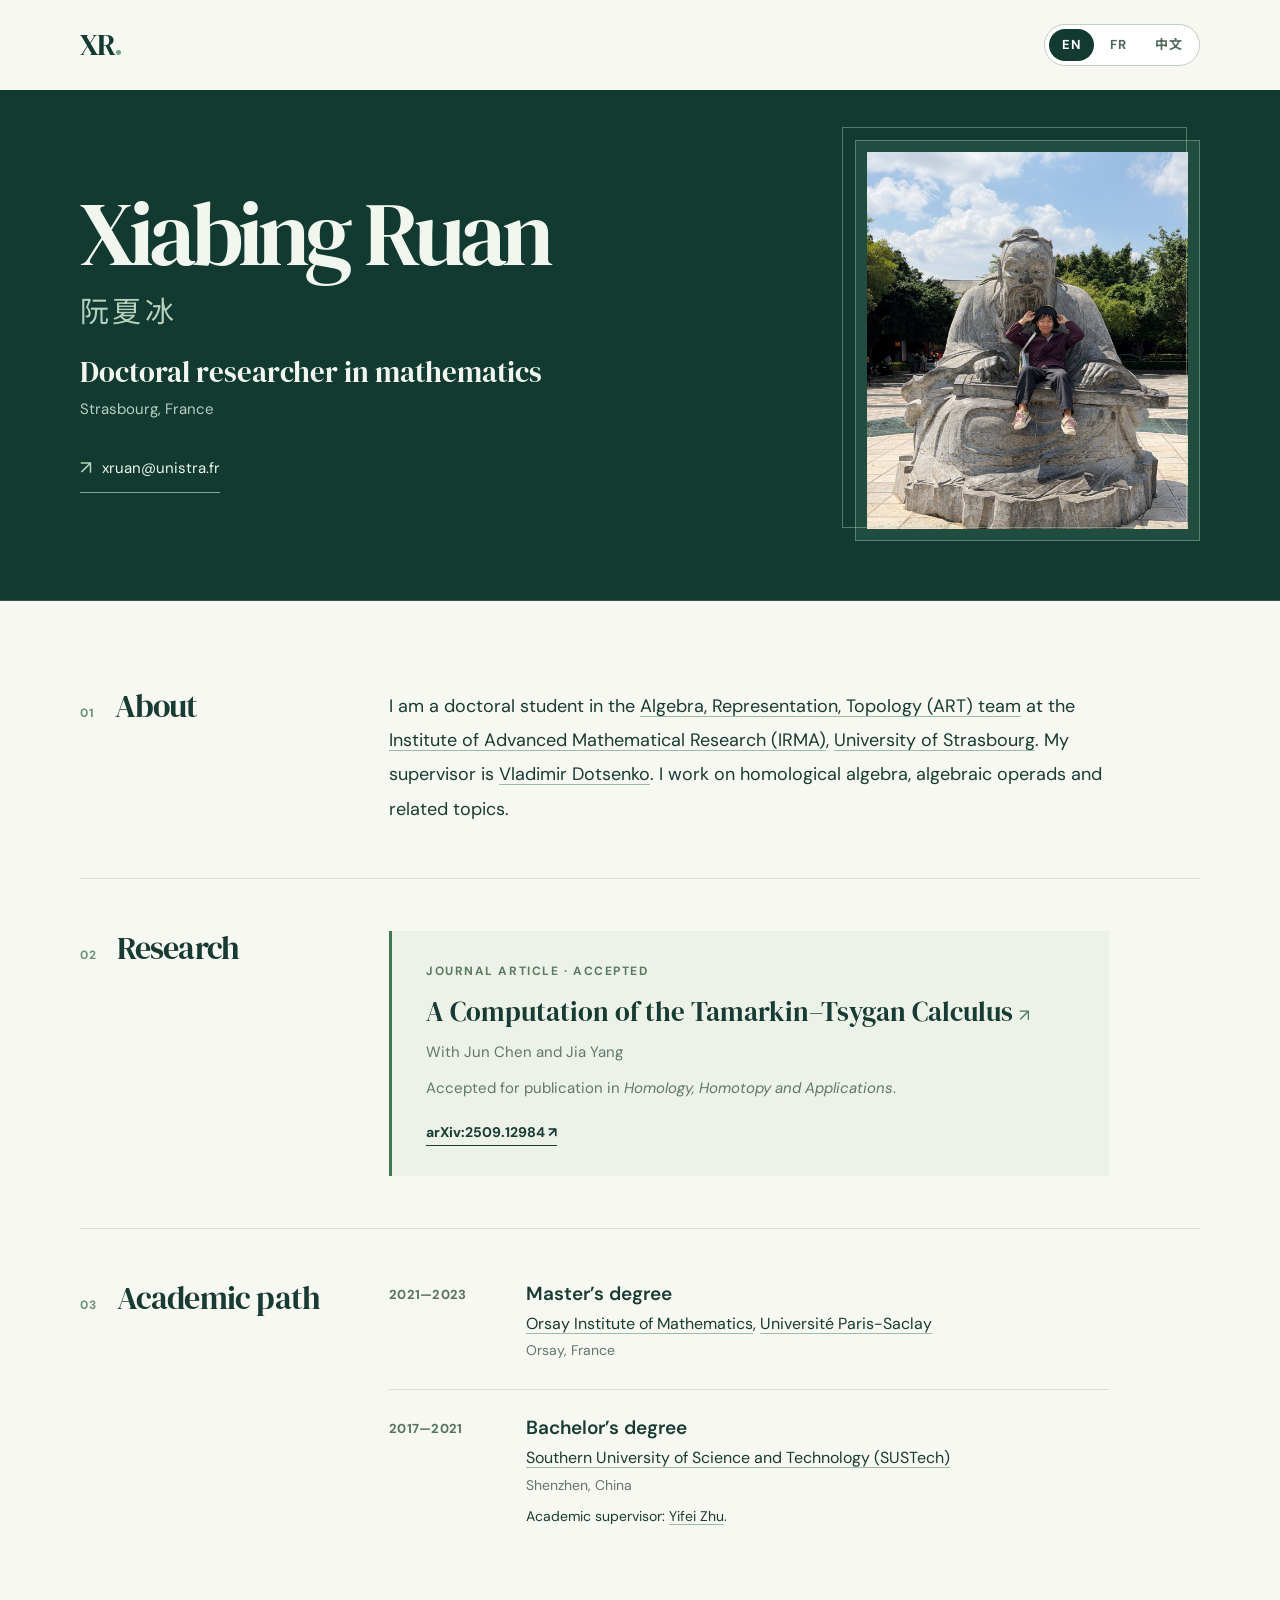
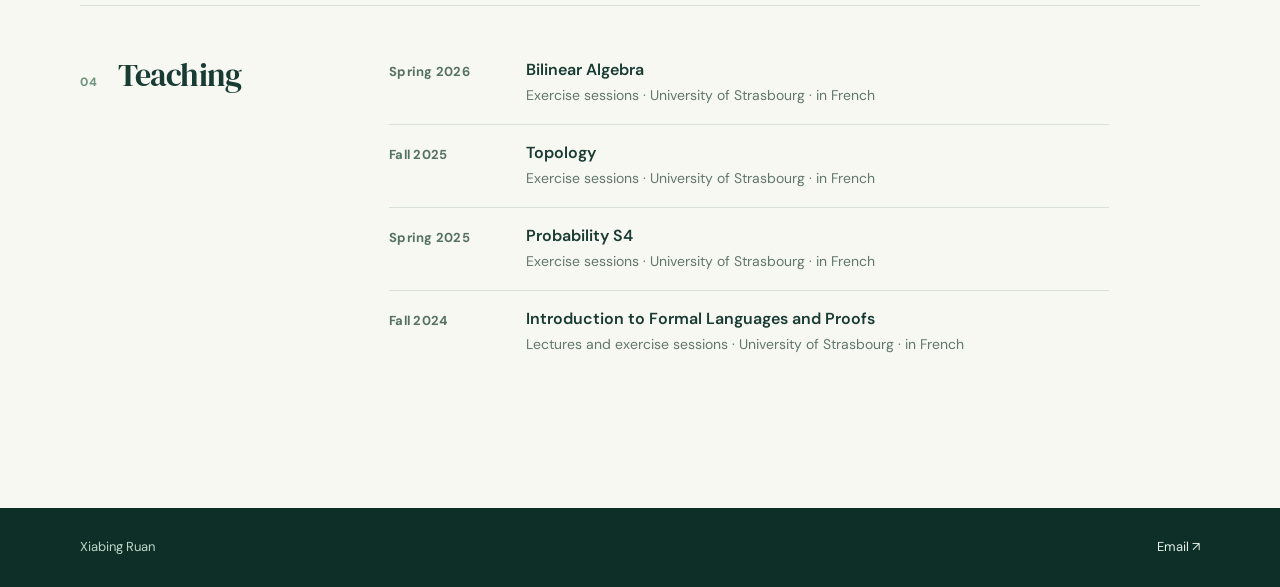
==== index.html @ 096fd5fb "Add files via upload" ====
<!doctype html>
<html lang="en">
<head>
<meta charset="utf-8"><meta name="viewport" content="width=device-width, initial-scale=1">
<meta name="theme-color" content="#123a31">
<meta name="description" content="Doctoral researcher in mathematics — homological algebra, algebraic operads, research and teaching.">
<title>Xiabing Ruan | Mathematics</title>
<link rel="alternate" hreflang="en" href="index.html">
<link rel="alternate" hreflang="fr" href="fr.html">
<link rel="alternate" hreflang="zh-CN" href="zh.html">
<link rel="stylesheet" href="style.css">
</head>
<body class="lang-en">
<a class="skip-link" href="#main">Skip to content</a>
<header class="site-header wrap">
  <a class="wordmark" href="index.html" aria-label="Xiabing Ruan">XR<span class="wordmark-dot">.</span></a>
  <nav class="language-switch" aria-label="Language / Langue / 语言"><a href="index.html" lang="en" hreflang="en" aria-current="page">EN</a><a href="fr.html" lang="fr" hreflang="fr">FR</a><a href="zh.html" lang="zh-CN" hreflang="zh-CN">中文</a></nav>
</header>
<main id="main">
  <section class="hero">
    <div class="wrap hero-grid">
      <div class="hero-copy">
        <h1>Xiabing Ruan<span class="name-alt">阮夏冰</span></h1>
        <p class="hero-role">Doctoral researcher in mathematics</p>
        <p class="hero-place">Strasbourg, France</p>
        <a class="email-link" href="mailto:xruan@unistra.fr"><span class="mail-icon" aria-hidden="true">↗</span> xruan@unistra.fr</a>
      </div>
      <div class="portrait-outer"><div class="portrait-frame"><img class="portrait-image" src="portrait.jpeg" alt="Xiabing Ruan in front of a stone statue" width="1152" height="1536"></div></div>
    </div>
  </section>
  <div class="wrap content-grid">
    <div class="content-main">
      <section class="section-block" id="about"><div class="section-heading"><span class="section-num">01</span><h2>About</h2></div><div class="section-content"><p class="bio">I am a doctoral student in the <a href="https://irma.math.unistra.fr/teams/art.html" target="_blank" rel="noopener noreferrer">Algebra, Representation, Topology (ART) team</a> at the <a href="https://irma.math.unistra.fr/" target="_blank" rel="noopener noreferrer">Institute of Advanced Mathematical Research (IRMA)</a>, <a href="https://en.unistra.fr/" target="_blank" rel="noopener noreferrer">University of Strasbourg</a>. My supervisor is <a href="https://irma.math.unistra.fr/~dotsenko/" target="_blank" rel="noopener noreferrer">Vladimir Dotsenko</a>. I work on homological algebra, algebraic operads and related topics.</p></div></section>
      <section class="section-block" id="research"><div class="section-heading"><span class="section-num">02</span><h2>Research</h2></div><div class="section-content"><article class="paper"><p class="meta-label">JOURNAL ARTICLE · ACCEPTED</p><h3><a href="https://arxiv.org/abs/2509.12984" target="_blank" rel="noopener noreferrer">A Computation of the Tamarkin–Tsygan Calculus <span class="external" aria-hidden="true">↗</span></a></h3><p>With Jun Chen and Jia Yang</p><p class="publication-status">Accepted for publication in <em>Homology, Homotopy and Applications</em>.</p><a class="paper-link" href="https://arxiv.org/abs/2509.12984" target="_blank" rel="noopener noreferrer">arXiv:2509.12984 <span aria-hidden="true">↗</span></a></article></div></section>
      <section class="section-block" id="academic"><div class="section-heading"><span class="section-num">03</span><h2>Academic path</h2></div><div class="section-content"><ol class="academic-list"><li><span class="years">2021—2023</span><div><h3>Master’s degree</h3><p><a href="https://www.imo.universite-paris-saclay.fr/en/" target="_blank" rel="noopener noreferrer">Orsay Institute of Mathematics</a>, <a href="https://www.universite-paris-saclay.fr/en" target="_blank" rel="noopener noreferrer">Université Paris-Saclay</a></p><span class="place">Orsay, France</span></div></li><li><span class="years">2017—2021</span><div><h3>Bachelor’s degree</h3><p><a href="https://www.sustech.edu.cn/en/" target="_blank" rel="noopener noreferrer">Southern University of Science and Technology (SUSTech)</a></p><span class="place">Shenzhen, China</span><p class="academic-note">Academic supervisor: <a href="https://yifeizhu.github.io/" target="_blank" rel="noopener noreferrer">Yifei Zhu</a>.</p></div></li></ol></div></section>
      <section class="section-block" id="teaching"><div class="section-heading"><span class="section-num">04</span><h2>Teaching</h2></div><div class="section-content"><ul class="teaching-list"><li class="teaching-row"><span class="teaching-date">Spring 2026</span><div><strong>Bilinear Algebra</strong><span>Exercise sessions · University of Strasbourg · in French</span></div></li>
<li class="teaching-row"><span class="teaching-date">Fall 2025</span><div><strong>Topology</strong><span>Exercise sessions · University of Strasbourg · in French</span></div></li>
<li class="teaching-row"><span class="teaching-date">Spring 2025</span><div><strong>Probability S4</strong><span>Exercise sessions · University of Strasbourg · in French</span></div></li>
<li class="teaching-row"><span class="teaching-date">Fall 2024</span><div><strong>Introduction to Formal Languages and Proofs</strong><span>Lectures and exercise sessions · University of Strasbourg · in French</span></div></li></ul></div></section>
    </div>
  </div>
</main>
<footer class="footer"><div class="wrap footer-inner"><span>Xiabing Ruan</span><a href="mailto:xruan@unistra.fr">Email <span aria-hidden="true">↗</span></a></div></footer>
</body></html>
---- style.css ----
@import url('https://fonts.googleapis.com/css2?family=DM+Sans:wght@400;500;600;700&family=DM+Serif+Display:ital@0;1&family=Noto+Sans+SC:wght@400;500;600&display=swap');
:root{--forest:#123a31;--forest-deep:#0d2f28;--mint:#b6d4bf;--cream:#f8f8f2;--ink:#183b33;--muted:#61776d;--line:#d9e1d7;--serif:'DM Serif Display',Georgia,serif;--sans:'DM Sans','Noto Sans SC',sans-serif}
*{box-sizing:border-box}html{scroll-behavior:smooth}body{margin:0;background:var(--cream);color:var(--ink);font-family:var(--sans);font-size:16px;line-height:1.7;-webkit-font-smoothing:antialiased}a{color:inherit;text-underline-offset:.24em}a:hover{color:#28775c}a:focus-visible{outline:2px solid #77bd96;outline-offset:4px}.wrap{width:min(1120px,calc(100% - 80px));margin-inline:auto}.skip-link{position:absolute;z-index:20;top:-100px;left:12px;padding:8px 14px;background:#fff;color:var(--forest)}.skip-link:focus{top:12px}.site-header{height:90px;display:flex;justify-content:space-between;align-items:center}.wordmark{text-decoration:none;font-family:var(--serif);font-size:30px;line-height:1;color:var(--forest);letter-spacing:-.045em}.wordmark:hover{color:var(--forest)}.wordmark-dot{color:#75a886}.language-switch{display:flex;align-items:center;gap:3px;border:1px solid #bfcfc1;border-radius:100px;padding:4px;background:#fff}.language-switch a{font-size:13px;font-weight:700;line-height:1.2;letter-spacing:.03em;text-decoration:none;padding:8px 13px;border-radius:100px;color:#50675c;min-width:42px;text-align:center}.language-switch a:hover{background:#e6f0e8;color:var(--forest)}.language-switch a[aria-current=page]{background:var(--forest);color:#fff}.hero{background:var(--forest);color:#f1f7ef;position:relative;overflow:hidden}.hero:after{content:'';position:absolute;inset:auto 0 0;height:1px;background:rgba(255,255,255,.15)}.hero-grid{min-height:485px;display:grid;grid-template-columns:minmax(0,1.45fr) minmax(250px,.72fr);gap:72px;align-items:center;padding-block:50px 60px}.hero-copy{padding-block:30px}.eyebrow{display:flex;gap:13px;align-items:center;margin:0 0 32px;color:#b5d5c0;font-weight:700;font-size:12px;letter-spacing:.18em}.eyebrow-line{display:block;width:27px;height:1px;background:#b5d5c0}.hero h1{font-family:var(--serif);font-size:clamp(58px,7vw,100px);font-weight:400;letter-spacing:-.055em;line-height:1.02;margin:0 0 28px}.name-alt{display:block;font-family:'Noto Sans SC',var(--sans);font-size:clamp(20px,2.4vw,29px);font-weight:400;color:#b6d1bf;letter-spacing:.12em;margin-top:15px}.lang-zh .hero h1{font-family:'Noto Sans SC',sans-serif;letter-spacing:.035em;font-size:clamp(52px,6.8vw,90px);font-weight:500}.lang-zh .name-alt{font-family:var(--serif);letter-spacing:0}.hero-role{font-family:var(--serif);font-size:clamp(21px,2.5vw,29px);line-height:1.4;margin:0 0 4px}.lang-zh .hero-role{font-family:'Noto Sans SC',sans-serif;font-size:23px}.hero-place{color:#b7cec1;margin:0 0 30px;font-size:15px}.email-link{display:inline-flex;gap:10px;align-items:center;color:#eaf5e9;text-decoration:none;border-bottom:1px solid #82a993;padding-bottom:7px;font-size:15px}.email-link:hover{color:#fff;border-color:#fff}.mail-icon{font-size:19px;color:#bddac4}.portrait-outer{width:100%;max-width:345px;justify-self:end;position:relative}.portrait-outer:before{content:'';position:absolute;border:1px solid rgba(190,221,196,.4);inset:-13px 13px 13px -13px;pointer-events:none}.portrait-frame{aspect-ratio:4/4.65;background:#214d40;border:1px solid rgba(195,225,199,.35);padding:11px}.portrait-placeholder{width:100%;height:100%;display:flex;flex-direction:column;align-items:center;justify-content:center;gap:15px;background:linear-gradient(145deg,#285947,#173c33);color:#aac9b2}.portrait-monogram{font-family:var(--serif);font-size:86px;line-height:1;letter-spacing:-.08em;font-style:italic;opacity:.65}.portrait-caption{font-size:11px;letter-spacing:.18em;text-transform:uppercase}.content-grid{padding-block:36px 84px}.content-main{width:100%}.section-block{display:grid;grid-template-columns:265px minmax(0,1fr);gap:44px;padding-block:52px;border-bottom:1px solid var(--line)}.section-block:last-child{border-bottom:0}.section-heading{display:flex;align-items:baseline;gap:20px}.section-num{color:#6d927a;font-size:12px;letter-spacing:.07em;font-weight:700}.section-heading h2{font-family:var(--serif);font-weight:400;font-size:32px;line-height:1.1;letter-spacing:-.025em;margin:0}.lang-zh .section-heading h2{font-family:'Noto Sans SC',sans-serif;font-weight:500;font-size:27px;letter-spacing:0}.section-content{max-width:720px}.section-content p{margin:0}.bio{font-size:18px;line-height:1.9}.section-content a{text-decoration-color:#9abcaa;text-decoration-thickness:1px}.paper{background:#edf2e9;padding:30px 34px;border-left:3px solid #407755}.meta-label{font-weight:700;letter-spacing:.13em;color:#5b7a63;font-size:12px;margin-bottom:13px!important}.paper h3{font-family:var(--serif);font-weight:400;font-size:27px;line-height:1.3;margin:0 0 11px}.paper h3 a{text-decoration:none}.paper h3 a:hover{text-decoration:underline}.external{font:17px var(--sans);color:#48765a}.paper p:not(.meta-label){color:var(--muted);font-size:15px}.paper-link{display:inline-block;margin-top:20px;font-size:14px;font-weight:700;text-decoration:none;border-bottom:1px solid currentColor}.academic-list,.teaching-list{list-style:none;margin:0;padding:0}.academic-list li{display:grid;grid-template-columns:112px 1fr;gap:25px;padding:0 0 26px}.academic-list li+li{border-top:1px solid var(--line);padding-top:25px}.years,.teaching-date{font-size:13px;letter-spacing:.02em;color:#547261;font-weight:700;padding-top:3px;white-space:nowrap}.academic-list h3{font-size:19px;margin:0 0 3px;line-height:1.4;font-weight:600}.academic-list p{line-height:1.6}.place{color:var(--muted);font-size:14px}.academic-list .academic-note{font-size:14px;margin-top:7px}.teaching-row{display:grid;grid-template-columns:112px 1fr;gap:25px;padding:16px 0;border-top:1px solid var(--line)}.teaching-row:first-child{padding-top:0;border:0}.teaching-row strong{display:block;font-weight:600;line-height:1.5}.teaching-row div span{display:block;font-size:14px;color:var(--muted);margin-top:2px}.footer{background:var(--forest-deep);color:#bed6c5}.footer-inner{padding-block:28px;display:flex;justify-content:space-between;gap:20px;font-size:13px}.footer a{text-decoration:none;color:#e5f1e6}.footer a:hover{text-decoration:underline}
@media(max-width:800px){.wrap{width:min(100% - 40px,640px)}.site-header{height:72px}.hero-grid{grid-template-columns:1fr 190px;gap:25px;min-height:390px}.hero h1{font-size:clamp(48px,7vw,70px)}.portrait-monogram{font-size:62px}.section-block{grid-template-columns:1fr;gap:20px;padding-block:37px}.section-heading h2{font-size:29px}.content-grid{padding-block:15px 50px}}
@media(max-width:600px){.hero-grid{grid-template-columns:1fr;gap:28px;padding-block:40px 45px}.hero-copy{padding:0}.hero h1{font-size:clamp(50px,12vw,70px)}.name-alt{font-size:20px}.eyebrow{margin-bottom:24px}.portrait-outer{width:170px;justify-self:start;margin:2px 0 0 13px}.portrait-outer:before{inset:-8px 8px 8px -8px}.portrait-frame{padding:6px}.portrait-monogram{font-size:47px}.portrait-caption{font-size:9px}.hero-role{font-size:22px}.lang-zh .hero-role{font-size:20px}.bio{font-size:16px}.section-heading{gap:14px}.section-heading h2{font-size:27px}.paper{padding:24px}.paper h3{font-size:24px}.academic-list li,.teaching-row{grid-template-columns:1fr;gap:4px}.footer-inner{flex-wrap:wrap}.language-switch a{padding:7px 10px}}
@media(prefers-reduced-motion:reduce){html{scroll-behavior:auto}}

.portrait-frame{overflow:hidden}.portrait-image{display:block;width:100%;height:100%;object-fit:cover;object-position:center 55%}

.paper .publication-status{margin-top:10px;color:var(--ink)}
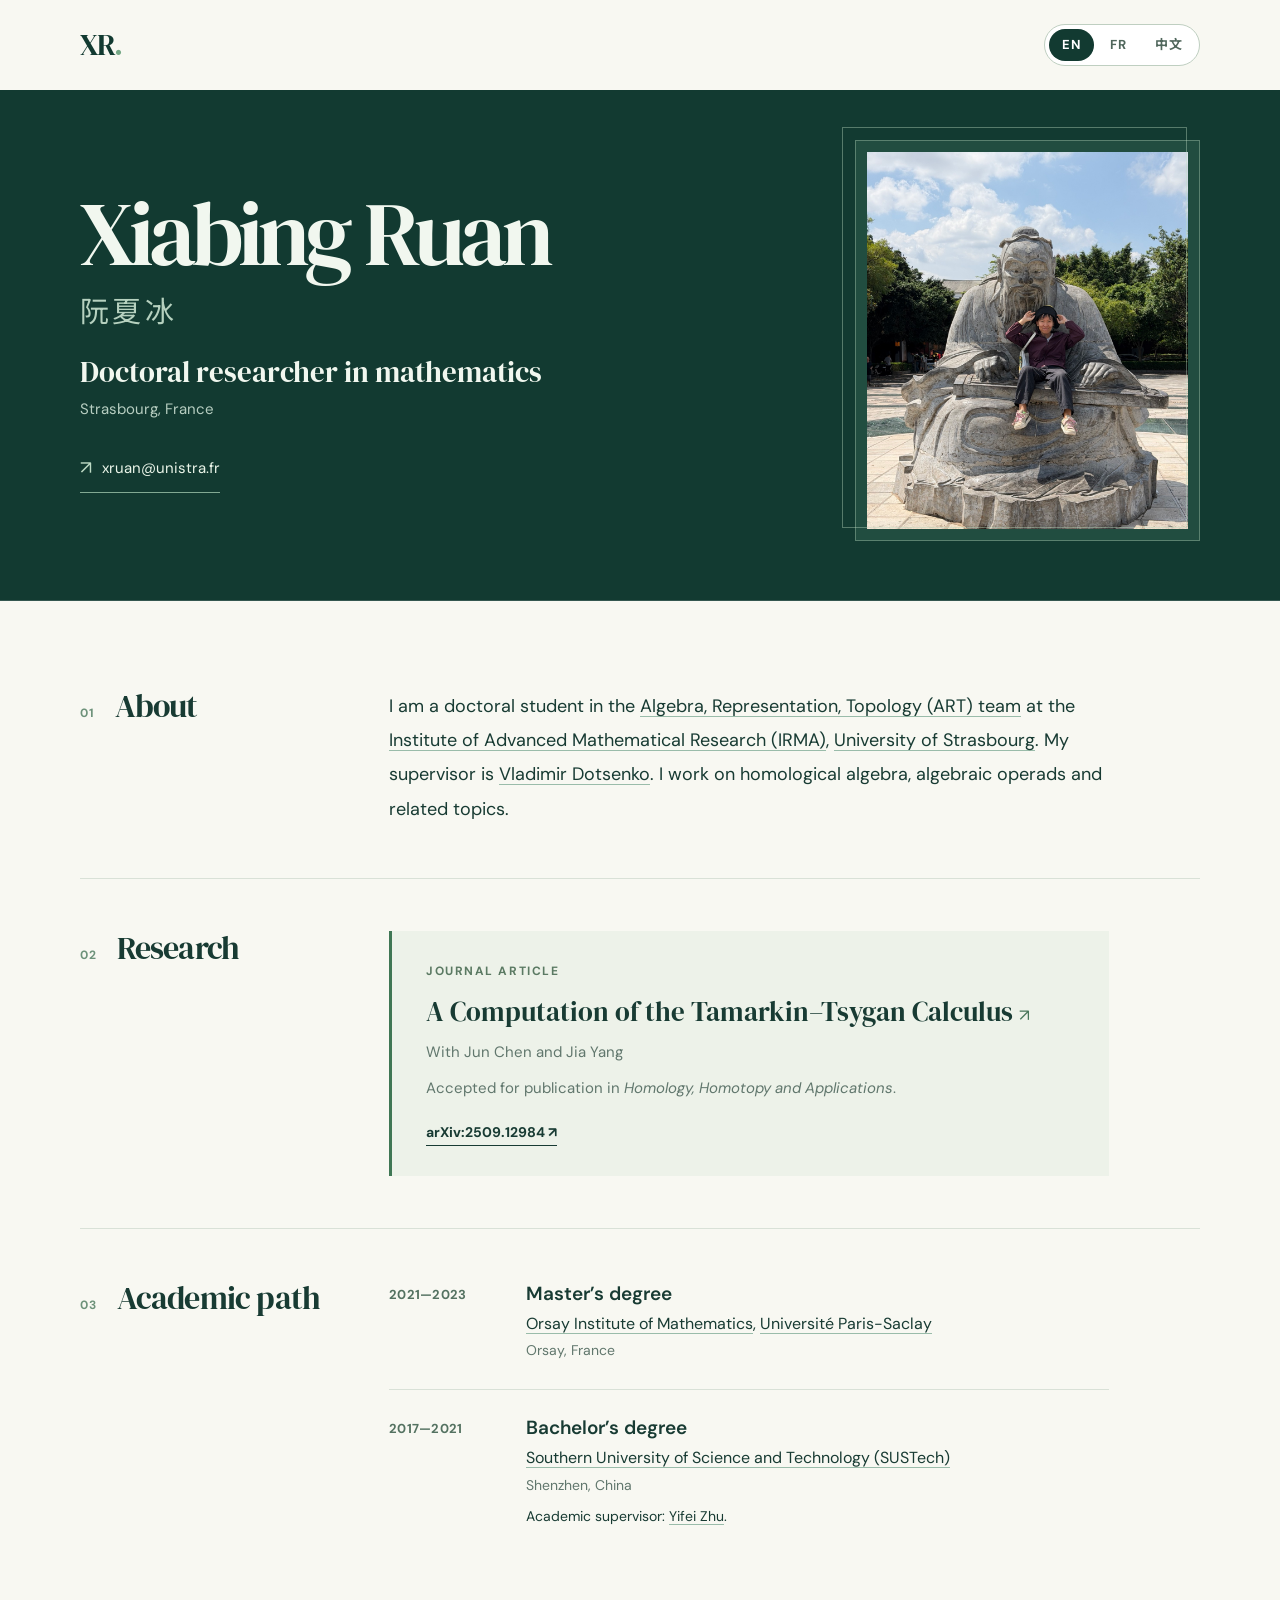
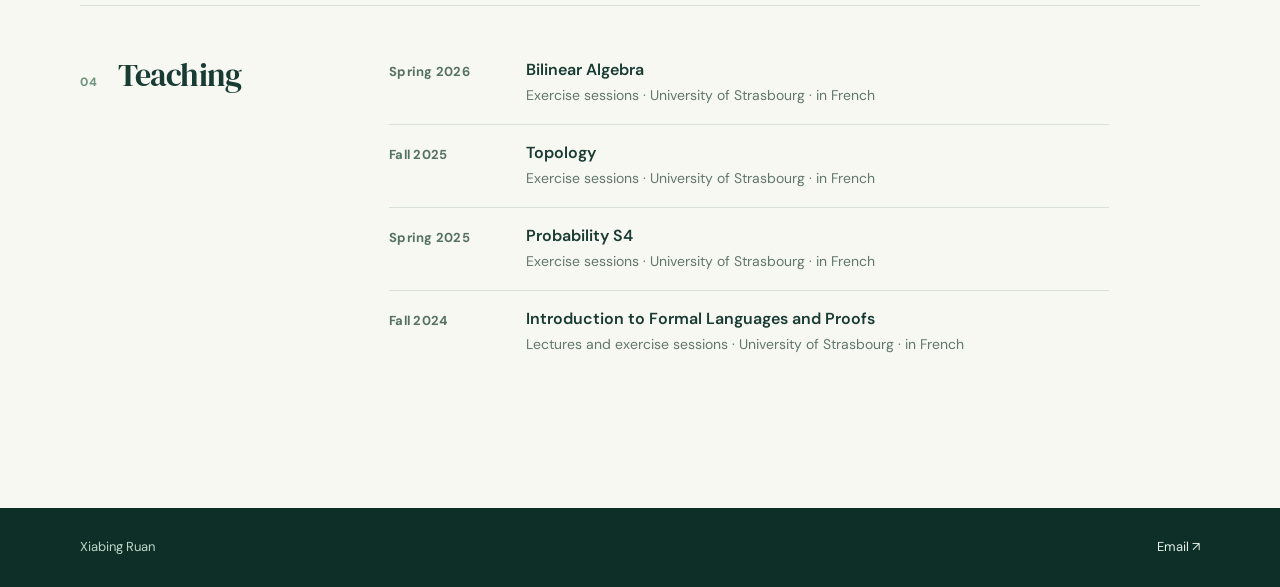
==== commit 8f9ce19c: "Update index.html" ====
--- a/index.html
+++ b/index.html
@@ -3,7 +3,7 @@
 <head>
 <meta charset="utf-8"><meta name="viewport" content="width=device-width, initial-scale=1">
 <meta name="theme-color" content="#123a31">
-<meta name="description" content="Doctoral researcher in mathematics — homological algebra, algebraic operads, research and teaching.">
+<meta name="description" content="PhD student in mathematics — homological algebra, algebraic operads, research and teaching.">
 <title>Xiabing Ruan | Mathematics</title>
 <link rel="alternate" hreflang="en" href="index.html">
 <link rel="alternate" hreflang="fr" href="fr.html">
@@ -31,7 +31,7 @@
   <div class="wrap content-grid">
     <div class="content-main">
       <section class="section-block" id="about"><div class="section-heading"><span class="section-num">01</span><h2>About</h2></div><div class="section-content"><p class="bio">I am a doctoral student in the <a href="https://irma.math.unistra.fr/teams/art.html" target="_blank" rel="noopener noreferrer">Algebra, Representation, Topology (ART) team</a> at the <a href="https://irma.math.unistra.fr/" target="_blank" rel="noopener noreferrer">Institute of Advanced Mathematical Research (IRMA)</a>, <a href="https://en.unistra.fr/" target="_blank" rel="noopener noreferrer">University of Strasbourg</a>. My supervisor is <a href="https://irma.math.unistra.fr/~dotsenko/" target="_blank" rel="noopener noreferrer">Vladimir Dotsenko</a>. I work on homological algebra, algebraic operads and related topics.</p></div></section>
-      <section class="section-block" id="research"><div class="section-heading"><span class="section-num">02</span><h2>Research</h2></div><div class="section-content"><article class="paper"><p class="meta-label">JOURNAL ARTICLE · ACCEPTED</p><h3><a href="https://arxiv.org/abs/2509.12984" target="_blank" rel="noopener noreferrer">A Computation of the Tamarkin–Tsygan Calculus <span class="external" aria-hidden="true">↗</span></a></h3><p>With Jun Chen and Jia Yang</p><p class="publication-status">Accepted for publication in <em>Homology, Homotopy and Applications</em>.</p><a class="paper-link" href="https://arxiv.org/abs/2509.12984" target="_blank" rel="noopener noreferrer">arXiv:2509.12984 <span aria-hidden="true">↗</span></a></article></div></section>
+      <section class="section-block" id="research"><div class="section-heading"><span class="section-num">02</span><h2>Research</h2></div><div class="section-content"><article class="paper"><p class="meta-label">JOURNAL ARTICLE</p><h3><a href="https://arxiv.org/abs/2509.12984" target="_blank" rel="noopener noreferrer">A Computation of the Tamarkin–Tsygan Calculus <span class="external" aria-hidden="true">↗</span></a></h3><p>With Jun Chen and Jia Yang</p><p class="publication-status">Accepted for publication in <em>Homology, Homotopy and Applications</em>.</p><a class="paper-link" href="https://arxiv.org/abs/2509.12984" target="_blank" rel="noopener noreferrer">arXiv:2509.12984 <span aria-hidden="true">↗</span></a></article></div></section>
       <section class="section-block" id="academic"><div class="section-heading"><span class="section-num">03</span><h2>Academic path</h2></div><div class="section-content"><ol class="academic-list"><li><span class="years">2021—2023</span><div><h3>Master’s degree</h3><p><a href="https://www.imo.universite-paris-saclay.fr/en/" target="_blank" rel="noopener noreferrer">Orsay Institute of Mathematics</a>, <a href="https://www.universite-paris-saclay.fr/en" target="_blank" rel="noopener noreferrer">Université Paris-Saclay</a></p><span class="place">Orsay, France</span></div></li><li><span class="years">2017—2021</span><div><h3>Bachelor’s degree</h3><p><a href="https://www.sustech.edu.cn/en/" target="_blank" rel="noopener noreferrer">Southern University of Science and Technology (SUSTech)</a></p><span class="place">Shenzhen, China</span><p class="academic-note">Academic supervisor: <a href="https://yifeizhu.github.io/" target="_blank" rel="noopener noreferrer">Yifei Zhu</a>.</p></div></li></ol></div></section>
       <section class="section-block" id="teaching"><div class="section-heading"><span class="section-num">04</span><h2>Teaching</h2></div><div class="section-content"><ul class="teaching-list"><li class="teaching-row"><span class="teaching-date">Spring 2026</span><div><strong>Bilinear Algebra</strong><span>Exercise sessions · University of Strasbourg · in French</span></div></li>
 <li class="teaching-row"><span class="teaching-date">Fall 2025</span><div><strong>Topology</strong><span>Exercise sessions · University of Strasbourg · in French</span></div></li>
@@ -41,4 +41,4 @@
   </div>
 </main>
 <footer class="footer"><div class="wrap footer-inner"><span>Xiabing Ruan</span><a href="mailto:xruan@unistra.fr">Email <span aria-hidden="true">↗</span></a></div></footer>
-</body></html>+</body></html>
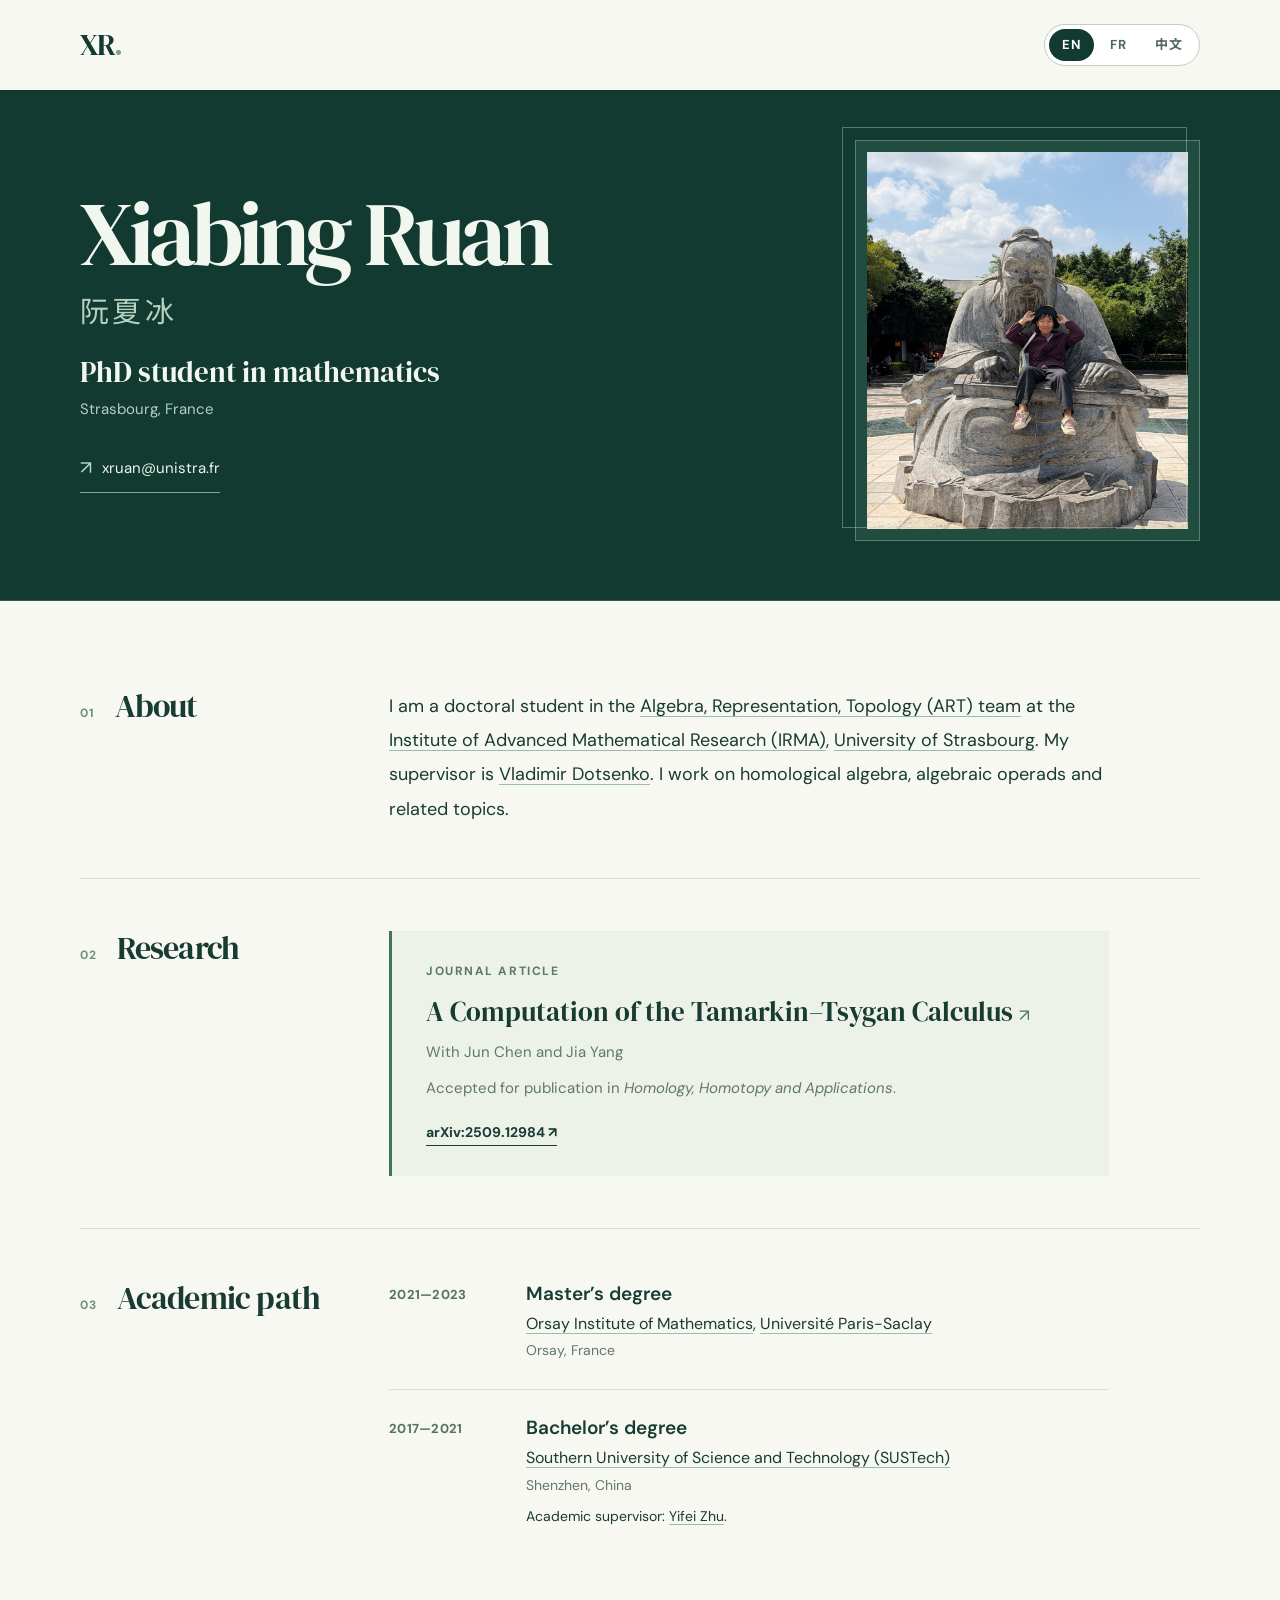
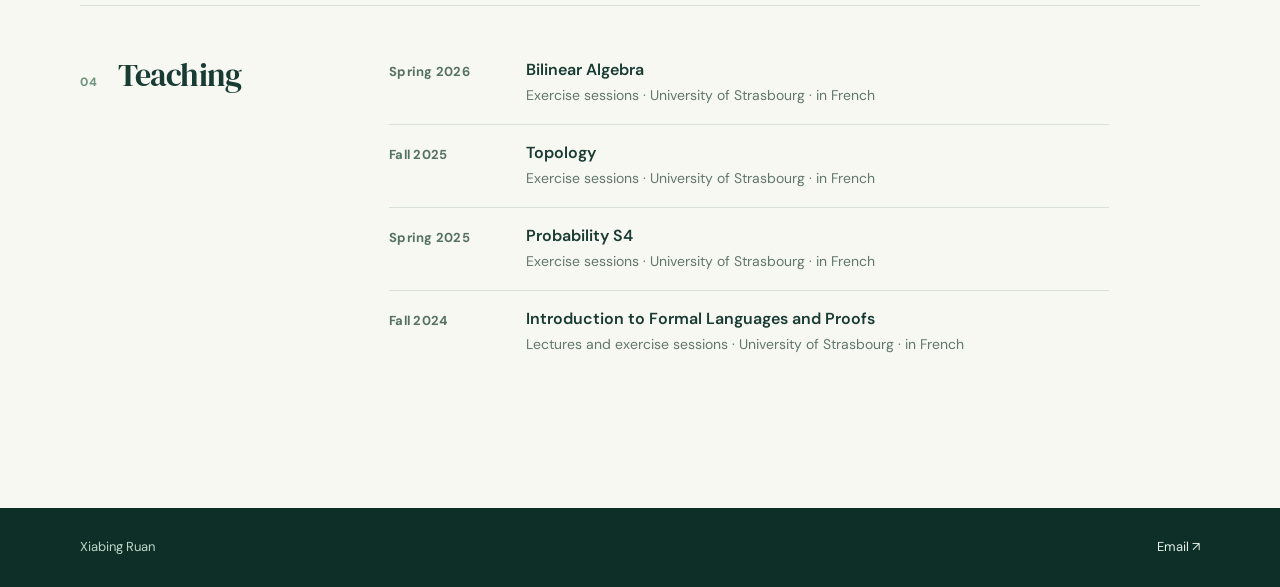
==== commit ef17fd54: "Update index.html" ====
--- a/index.html
+++ b/index.html
@@ -21,7 +21,7 @@
     <div class="wrap hero-grid">
       <div class="hero-copy">
         <h1>Xiabing Ruan<span class="name-alt">阮夏冰</span></h1>
-        <p class="hero-role">Doctoral researcher in mathematics</p>
+        <p class="hero-role">PhD student in mathematics</p>
         <p class="hero-place">Strasbourg, France</p>
         <a class="email-link" href="mailto:xruan@unistra.fr"><span class="mail-icon" aria-hidden="true">↗</span> xruan@unistra.fr</a>
       </div>
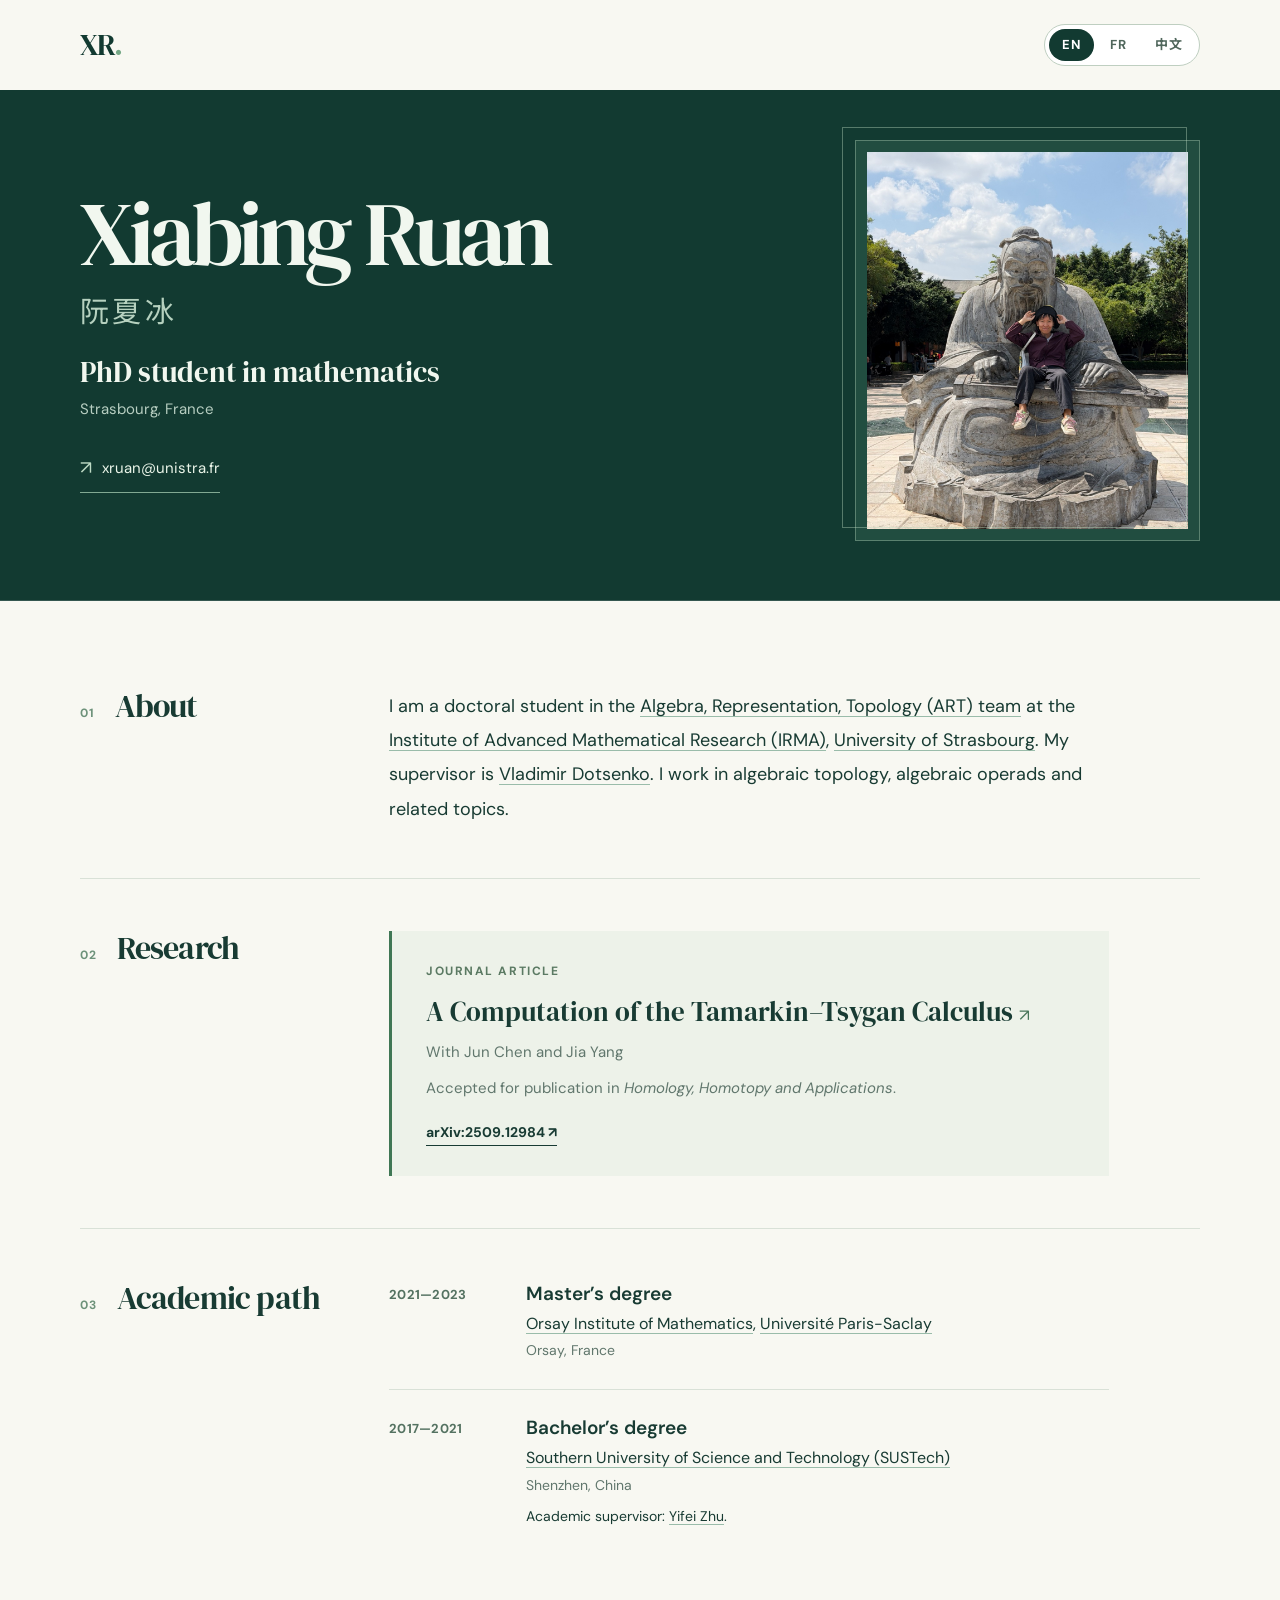
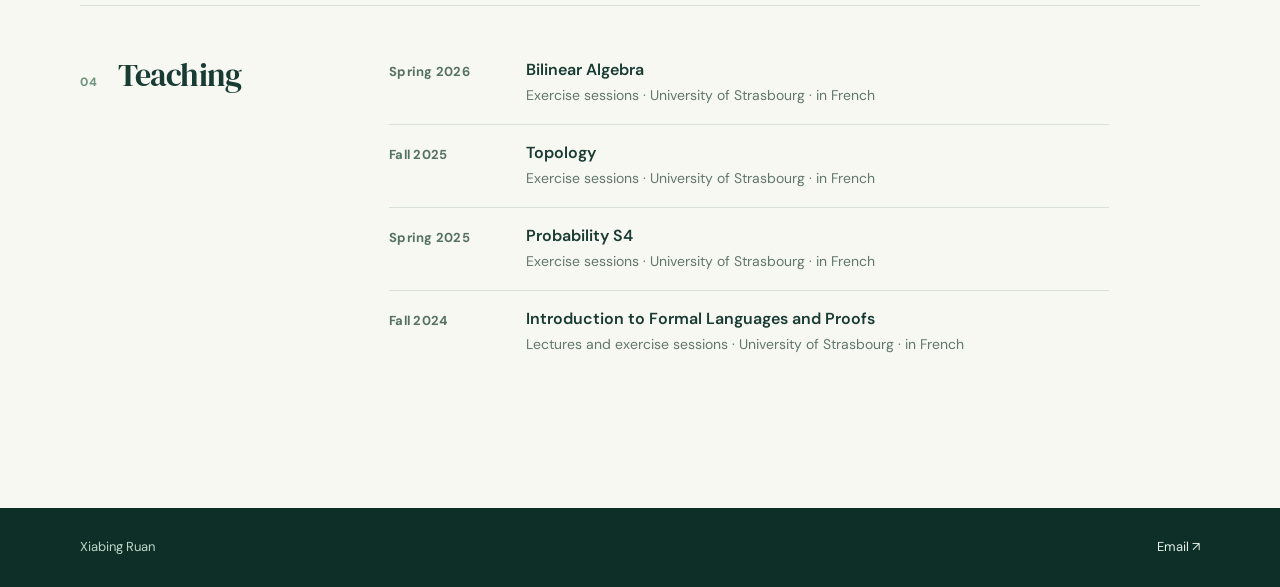
==== commit 17ab1ccd: "Revise research focus in About section Updated the research focus from 'homological algebra' to 'alg" ====
--- a/index.html
+++ b/index.html
@@ -30,7 +30,7 @@
   </section>
   <div class="wrap content-grid">
     <div class="content-main">
-      <section class="section-block" id="about"><div class="section-heading"><span class="section-num">01</span><h2>About</h2></div><div class="section-content"><p class="bio">I am a doctoral student in the <a href="https://irma.math.unistra.fr/teams/art.html" target="_blank" rel="noopener noreferrer">Algebra, Representation, Topology (ART) team</a> at the <a href="https://irma.math.unistra.fr/" target="_blank" rel="noopener noreferrer">Institute of Advanced Mathematical Research (IRMA)</a>, <a href="https://en.unistra.fr/" target="_blank" rel="noopener noreferrer">University of Strasbourg</a>. My supervisor is <a href="https://irma.math.unistra.fr/~dotsenko/" target="_blank" rel="noopener noreferrer">Vladimir Dotsenko</a>. I work on homological algebra, algebraic operads and related topics.</p></div></section>
+      <section class="section-block" id="about"><div class="section-heading"><span class="section-num">01</span><h2>About</h2></div><div class="section-content"><p class="bio">I am a doctoral student in the <a href="https://irma.math.unistra.fr/teams/art.html" target="_blank" rel="noopener noreferrer">Algebra, Representation, Topology (ART) team</a> at the <a href="https://irma.math.unistra.fr/" target="_blank" rel="noopener noreferrer">Institute of Advanced Mathematical Research (IRMA)</a>, <a href="https://en.unistra.fr/" target="_blank" rel="noopener noreferrer">University of Strasbourg</a>. My supervisor is <a href="https://irma.math.unistra.fr/~dotsenko/" target="_blank" rel="noopener noreferrer">Vladimir Dotsenko</a>. I work in algebraic topology, algebraic operads and related topics.</p></div></section>
       <section class="section-block" id="research"><div class="section-heading"><span class="section-num">02</span><h2>Research</h2></div><div class="section-content"><article class="paper"><p class="meta-label">JOURNAL ARTICLE</p><h3><a href="https://arxiv.org/abs/2509.12984" target="_blank" rel="noopener noreferrer">A Computation of the Tamarkin–Tsygan Calculus <span class="external" aria-hidden="true">↗</span></a></h3><p>With Jun Chen and Jia Yang</p><p class="publication-status">Accepted for publication in <em>Homology, Homotopy and Applications</em>.</p><a class="paper-link" href="https://arxiv.org/abs/2509.12984" target="_blank" rel="noopener noreferrer">arXiv:2509.12984 <span aria-hidden="true">↗</span></a></article></div></section>
       <section class="section-block" id="academic"><div class="section-heading"><span class="section-num">03</span><h2>Academic path</h2></div><div class="section-content"><ol class="academic-list"><li><span class="years">2021—2023</span><div><h3>Master’s degree</h3><p><a href="https://www.imo.universite-paris-saclay.fr/en/" target="_blank" rel="noopener noreferrer">Orsay Institute of Mathematics</a>, <a href="https://www.universite-paris-saclay.fr/en" target="_blank" rel="noopener noreferrer">Université Paris-Saclay</a></p><span class="place">Orsay, France</span></div></li><li><span class="years">2017—2021</span><div><h3>Bachelor’s degree</h3><p><a href="https://www.sustech.edu.cn/en/" target="_blank" rel="noopener noreferrer">Southern University of Science and Technology (SUSTech)</a></p><span class="place">Shenzhen, China</span><p class="academic-note">Academic supervisor: <a href="https://yifeizhu.github.io/" target="_blank" rel="noopener noreferrer">Yifei Zhu</a>.</p></div></li></ol></div></section>
       <section class="section-block" id="teaching"><div class="section-heading"><span class="section-num">04</span><h2>Teaching</h2></div><div class="section-content"><ul class="teaching-list"><li class="teaching-row"><span class="teaching-date">Spring 2026</span><div><strong>Bilinear Algebra</strong><span>Exercise sessions · University of Strasbourg · in French</span></div></li>
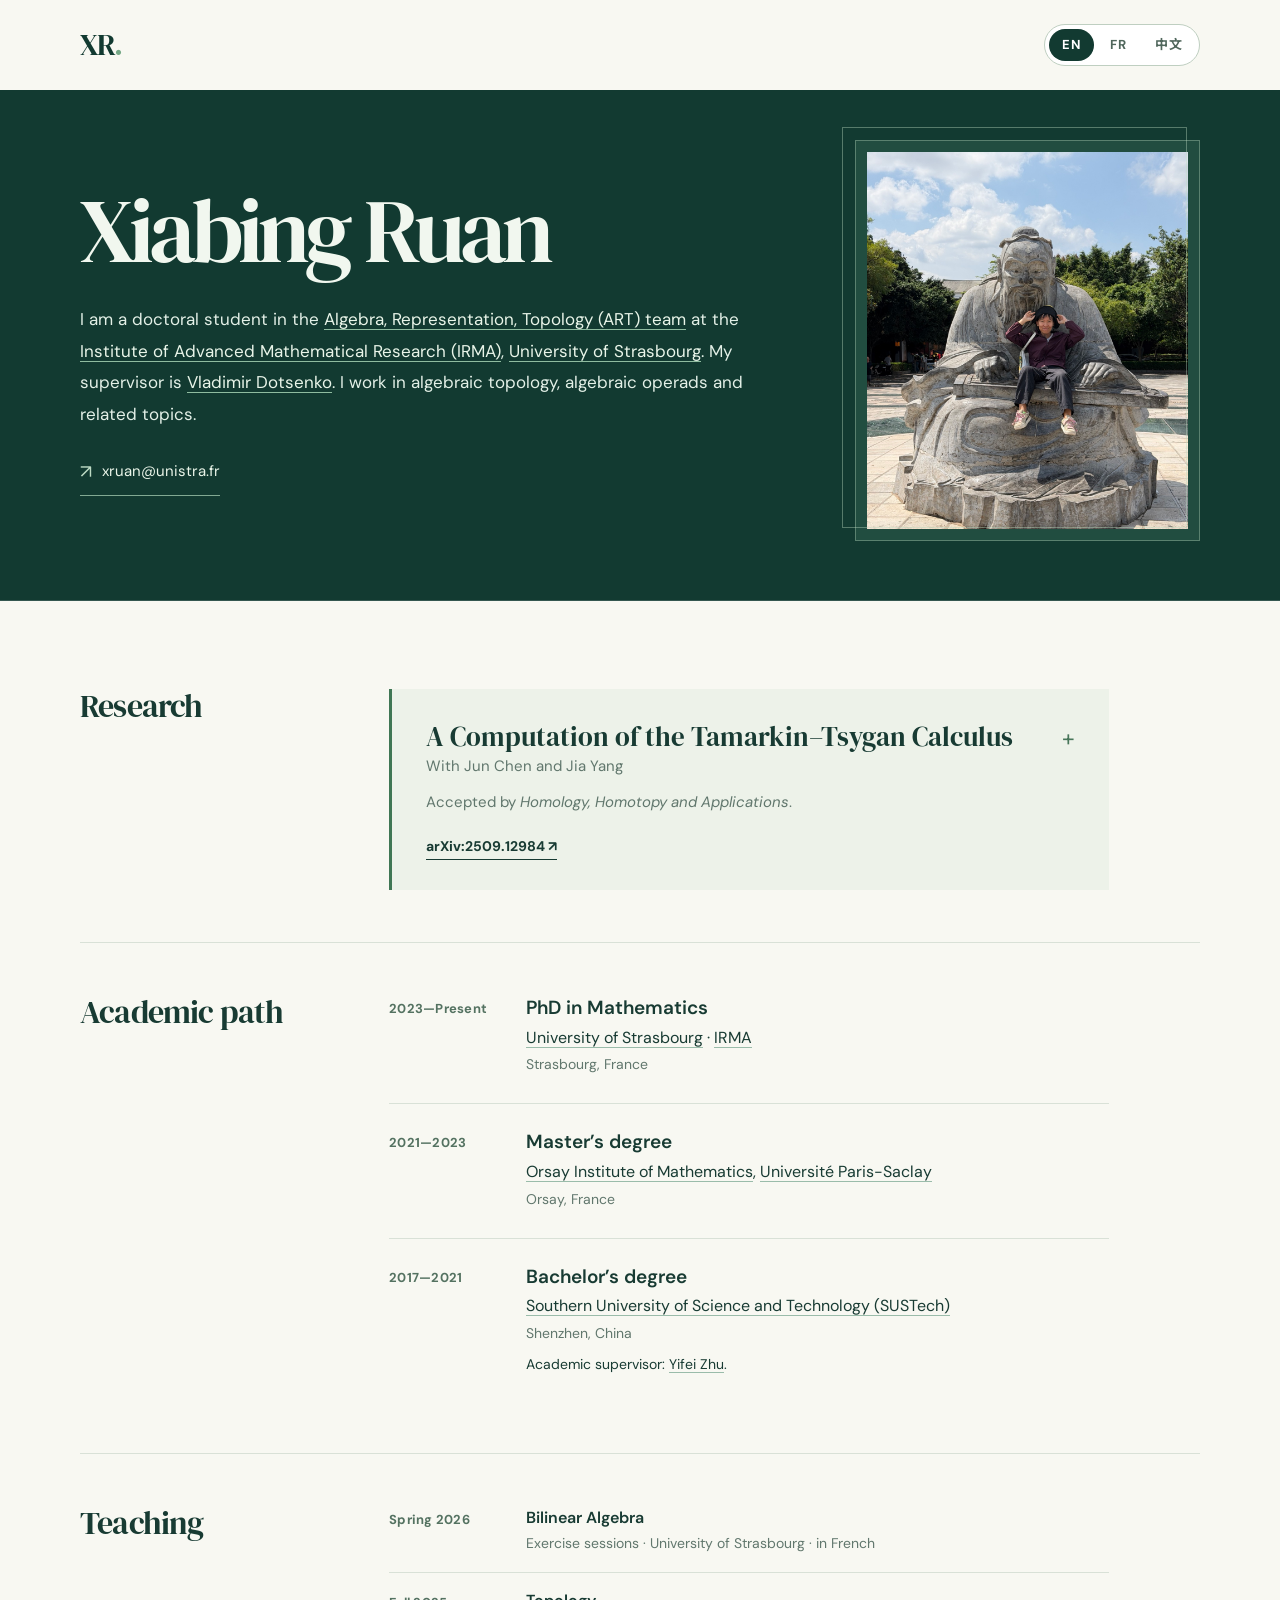
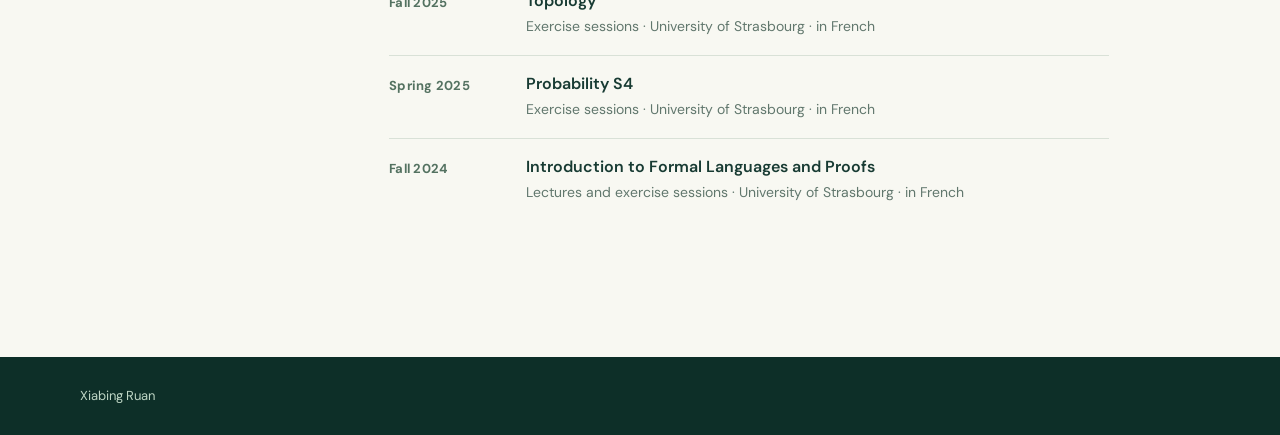
==== commit 85709111: "Add files via upload" ====
--- a/index.html
+++ b/index.html
@@ -20,9 +20,8 @@
   <section class="hero">
     <div class="wrap hero-grid">
       <div class="hero-copy">
-        <h1>Xiabing Ruan<span class="name-alt">阮夏冰</span></h1>
-        <p class="hero-role">PhD student in mathematics</p>
-        <p class="hero-place">Strasbourg, France</p>
+        <h1>Xiabing Ruan</h1>
+        <p class="hero-bio">I am a doctoral student in the <a href="https://irma.math.unistra.fr/teams/art.html" target="_blank" rel="noopener noreferrer">Algebra, Representation, Topology (ART) team</a> at the <a href="https://irma.math.unistra.fr/" target="_blank" rel="noopener noreferrer">Institute of Advanced Mathematical Research (IRMA)</a>, <a href="https://en.unistra.fr/" target="_blank" rel="noopener noreferrer">University of Strasbourg</a>. My supervisor is <a href="https://irma.math.unistra.fr/~dotsenko/" target="_blank" rel="noopener noreferrer">Vladimir Dotsenko</a>. I work in algebraic topology, algebraic operads and related topics.</p>
         <a class="email-link" href="mailto:xruan@unistra.fr"><span class="mail-icon" aria-hidden="true">↗</span> xruan@unistra.fr</a>
       </div>
       <div class="portrait-outer"><div class="portrait-frame"><img class="portrait-image" src="portrait.jpeg" alt="Xiabing Ruan in front of a stone statue" width="1152" height="1536"></div></div>
@@ -30,15 +29,14 @@
   </section>
   <div class="wrap content-grid">
     <div class="content-main">
-      <section class="section-block" id="about"><div class="section-heading"><span class="section-num">01</span><h2>About</h2></div><div class="section-content"><p class="bio">I am a doctoral student in the <a href="https://irma.math.unistra.fr/teams/art.html" target="_blank" rel="noopener noreferrer">Algebra, Representation, Topology (ART) team</a> at the <a href="https://irma.math.unistra.fr/" target="_blank" rel="noopener noreferrer">Institute of Advanced Mathematical Research (IRMA)</a>, <a href="https://en.unistra.fr/" target="_blank" rel="noopener noreferrer">University of Strasbourg</a>. My supervisor is <a href="https://irma.math.unistra.fr/~dotsenko/" target="_blank" rel="noopener noreferrer">Vladimir Dotsenko</a>. I work in algebraic topology, algebraic operads and related topics.</p></div></section>
-      <section class="section-block" id="research"><div class="section-heading"><span class="section-num">02</span><h2>Research</h2></div><div class="section-content"><article class="paper"><p class="meta-label">JOURNAL ARTICLE</p><h3><a href="https://arxiv.org/abs/2509.12984" target="_blank" rel="noopener noreferrer">A Computation of the Tamarkin–Tsygan Calculus <span class="external" aria-hidden="true">↗</span></a></h3><p>With Jun Chen and Jia Yang</p><p class="publication-status">Accepted for publication in <em>Homology, Homotopy and Applications</em>.</p><a class="paper-link" href="https://arxiv.org/abs/2509.12984" target="_blank" rel="noopener noreferrer">arXiv:2509.12984 <span aria-hidden="true">↗</span></a></article></div></section>
-      <section class="section-block" id="academic"><div class="section-heading"><span class="section-num">03</span><h2>Academic path</h2></div><div class="section-content"><ol class="academic-list"><li><span class="years">2021—2023</span><div><h3>Master’s degree</h3><p><a href="https://www.imo.universite-paris-saclay.fr/en/" target="_blank" rel="noopener noreferrer">Orsay Institute of Mathematics</a>, <a href="https://www.universite-paris-saclay.fr/en" target="_blank" rel="noopener noreferrer">Université Paris-Saclay</a></p><span class="place">Orsay, France</span></div></li><li><span class="years">2017—2021</span><div><h3>Bachelor’s degree</h3><p><a href="https://www.sustech.edu.cn/en/" target="_blank" rel="noopener noreferrer">Southern University of Science and Technology (SUSTech)</a></p><span class="place">Shenzhen, China</span><p class="academic-note">Academic supervisor: <a href="https://yifeizhu.github.io/" target="_blank" rel="noopener noreferrer">Yifei Zhu</a>.</p></div></li></ol></div></section>
-      <section class="section-block" id="teaching"><div class="section-heading"><span class="section-num">04</span><h2>Teaching</h2></div><div class="section-content"><ul class="teaching-list"><li class="teaching-row"><span class="teaching-date">Spring 2026</span><div><strong>Bilinear Algebra</strong><span>Exercise sessions · University of Strasbourg · in French</span></div></li>
+      <section class="section-block" id="research"><div class="section-heading"><h2>Research</h2></div><div class="section-content"><article class="paper"><details class="paper-details"><summary><span class="paper-title">A Computation of the Tamarkin–Tsygan Calculus</span></summary><div class="abstract"><span class="abstract-label">Abstract</span><p>We compute the full Tamarkin-Tsygan calculus of a Koszul algebra whose global dimension exceeds the number of generators. Our results show that even for algebras possessing an economic presentation and agreeable homological properties, the Hochschild (co)homology, as well as the structure of the Tamarkin--Tsygan calculus may exhibit a rather intricate behavior.</p></div></details><p>With Jun Chen and Jia Yang</p><p class="publication-status">Accepted by <em>Homology, Homotopy and Applications</em>.</p><a class="paper-link" href="https://arxiv.org/abs/2509.12984" target="_blank" rel="noopener noreferrer">arXiv:2509.12984 <span aria-hidden="true">↗</span></a></article></div></section>
+      <section class="section-block" id="academic"><div class="section-heading"><h2>Academic path</h2></div><div class="section-content"><ol class="academic-list"><li><span class="years">2023—Present</span><div><h3>PhD in Mathematics</h3><p><a href="https://en.unistra.fr/" target="_blank" rel="noopener noreferrer">University of Strasbourg</a> · <a href="https://irma.math.unistra.fr/" target="_blank" rel="noopener noreferrer">IRMA</a></p><span class="place">Strasbourg, France</span></div></li><li><span class="years">2021—2023</span><div><h3>Master’s degree</h3><p><a href="https://www.imo.universite-paris-saclay.fr/en/" target="_blank" rel="noopener noreferrer">Orsay Institute of Mathematics</a>, <a href="https://www.universite-paris-saclay.fr/en" target="_blank" rel="noopener noreferrer">Université Paris-Saclay</a></p><span class="place">Orsay, France</span></div></li><li><span class="years">2017—2021</span><div><h3>Bachelor’s degree</h3><p><a href="https://www.sustech.edu.cn/en/" target="_blank" rel="noopener noreferrer">Southern University of Science and Technology (SUSTech)</a></p><span class="place">Shenzhen, China</span><p class="academic-note">Academic supervisor: <a href="https://yifeizhu.github.io/" target="_blank" rel="noopener noreferrer">Yifei Zhu</a>.</p></div></li></ol></div></section>
+      <section class="section-block" id="teaching"><div class="section-heading"><h2>Teaching</h2></div><div class="section-content"><ul class="teaching-list"><li class="teaching-row"><span class="teaching-date">Spring 2026</span><div><strong>Bilinear Algebra</strong><span>Exercise sessions · University of Strasbourg · in French</span></div></li>
 <li class="teaching-row"><span class="teaching-date">Fall 2025</span><div><strong>Topology</strong><span>Exercise sessions · University of Strasbourg · in French</span></div></li>
 <li class="teaching-row"><span class="teaching-date">Spring 2025</span><div><strong>Probability S4</strong><span>Exercise sessions · University of Strasbourg · in French</span></div></li>
 <li class="teaching-row"><span class="teaching-date">Fall 2024</span><div><strong>Introduction to Formal Languages and Proofs</strong><span>Lectures and exercise sessions · University of Strasbourg · in French</span></div></li></ul></div></section>
     </div>
   </div>
 </main>
-<footer class="footer"><div class="wrap footer-inner"><span>Xiabing Ruan</span><a href="mailto:xruan@unistra.fr">Email <span aria-hidden="true">↗</span></a></div></footer>
+<footer class="footer"><div class="wrap footer-inner"><span>Xiabing Ruan</span></div></footer>
 </body></html>
--- a/style.css
+++ b/style.css
@@ -8,3 +8,18 @@
 .portrait-frame{overflow:hidden}.portrait-image{display:block;width:100%;height:100%;object-fit:cover;object-position:center 55%}
 
 .paper .publication-status{margin-top:10px;color:var(--ink)}
+
+/* Biography in the hero and expandable paper abstract */
+.hero-bio{max-width:680px;margin:0 0 26px;color:#e3f0e7;font-size:17px;line-height:1.85}
+.hero-bio a{color:#e9f5e9;text-decoration-color:#8fbca0}
+.hero-bio a:hover{color:#fff;text-decoration-color:#fff}
+.paper-details summary{display:flex;align-items:baseline;justify-content:space-between;gap:20px;cursor:pointer;list-style:none;font-family:var(--serif);font-size:27px;line-height:1.3}
+.paper-details summary::-webkit-details-marker{display:none}
+.paper-details summary::after{content:'+';font-family:var(--sans);font-size:23px;color:#48765a;flex:none}
+.paper-details[open] summary::after{content:'−'}
+.paper-details summary:hover .paper-title{text-decoration:underline;text-decoration-thickness:1px;text-underline-offset:.16em}
+.paper-details summary:focus-visible{outline:2px solid #48765a;outline-offset:5px}
+.abstract{padding:18px 0 2px;border-bottom:1px solid #cfdbcf}
+.abstract-label{font-size:12px;font-weight:700;letter-spacing:.12em;text-transform:uppercase;color:#5b7a63}
+.abstract p{margin:8px 0 18px!important;color:var(--ink)!important;font-size:16px!important;line-height:1.75}
+@media(max-width:600px){.hero-bio{font-size:16px}.paper-details summary{font-size:24px}}
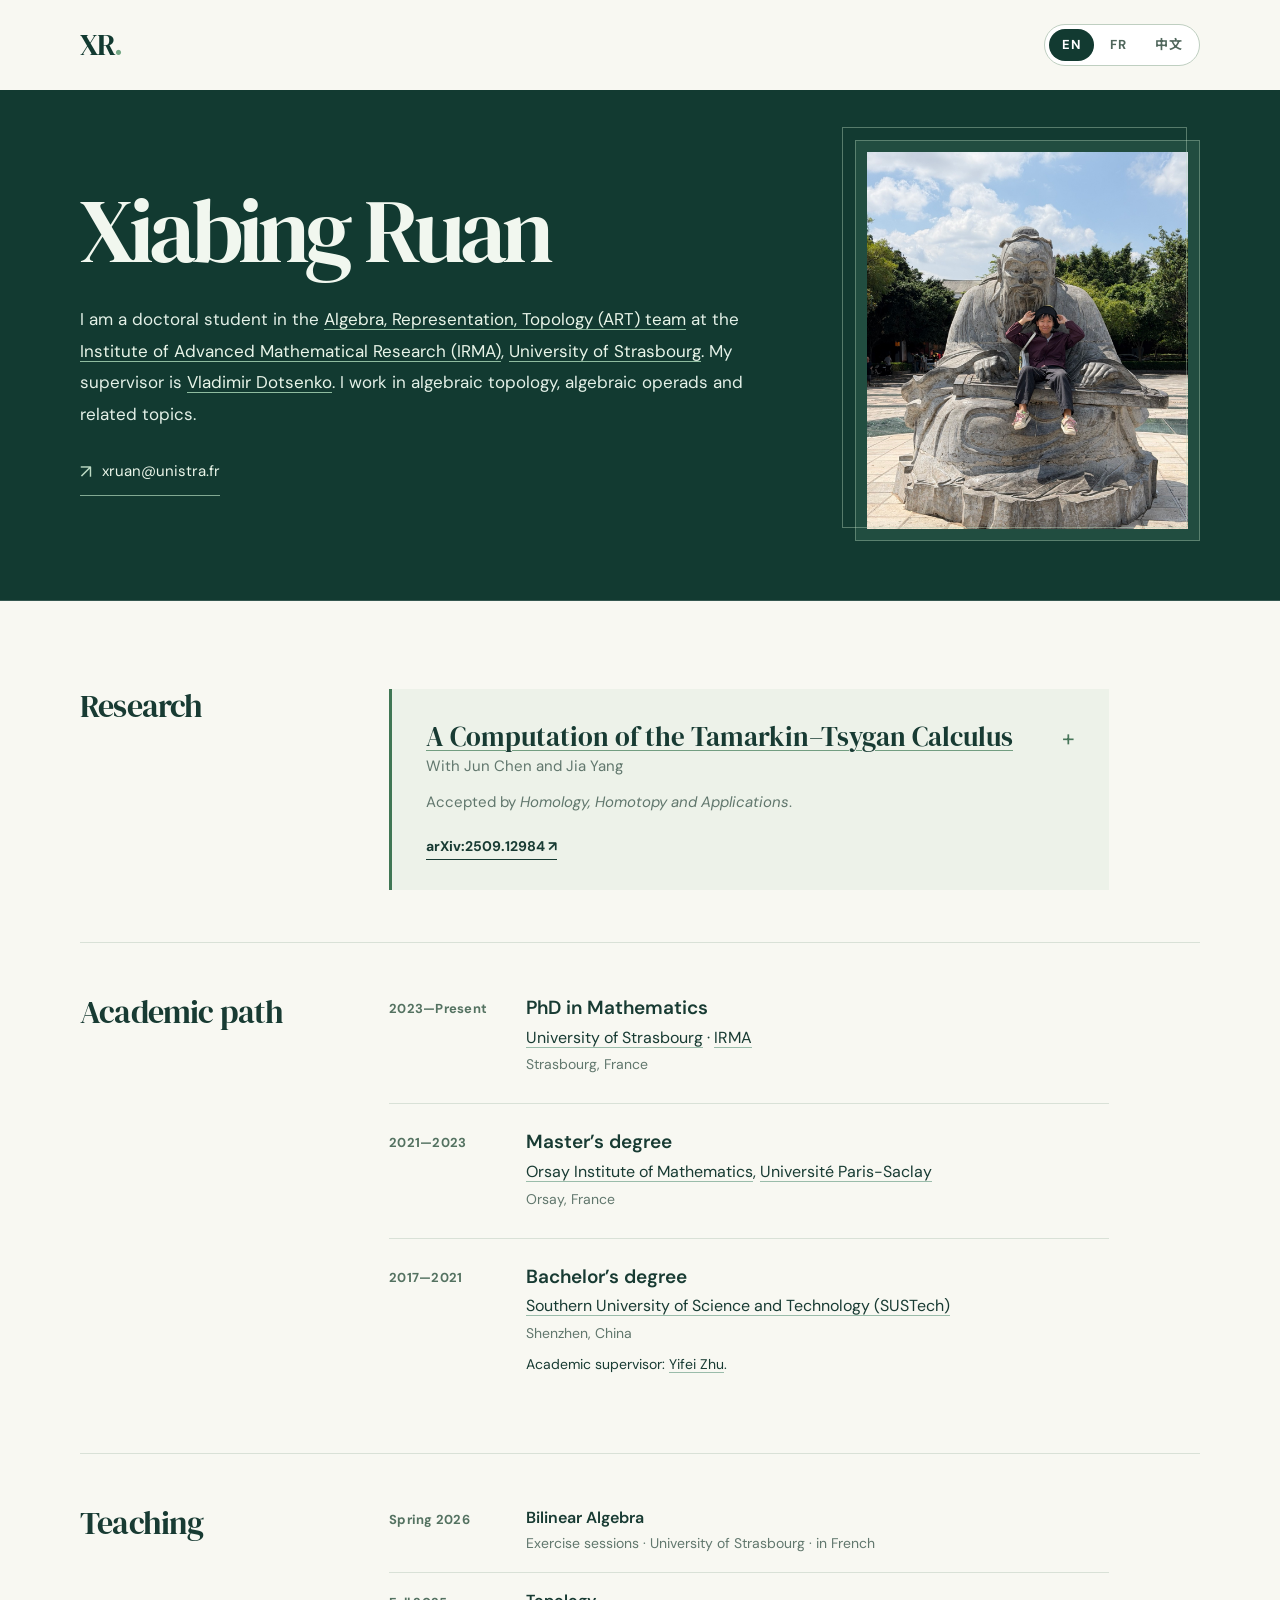
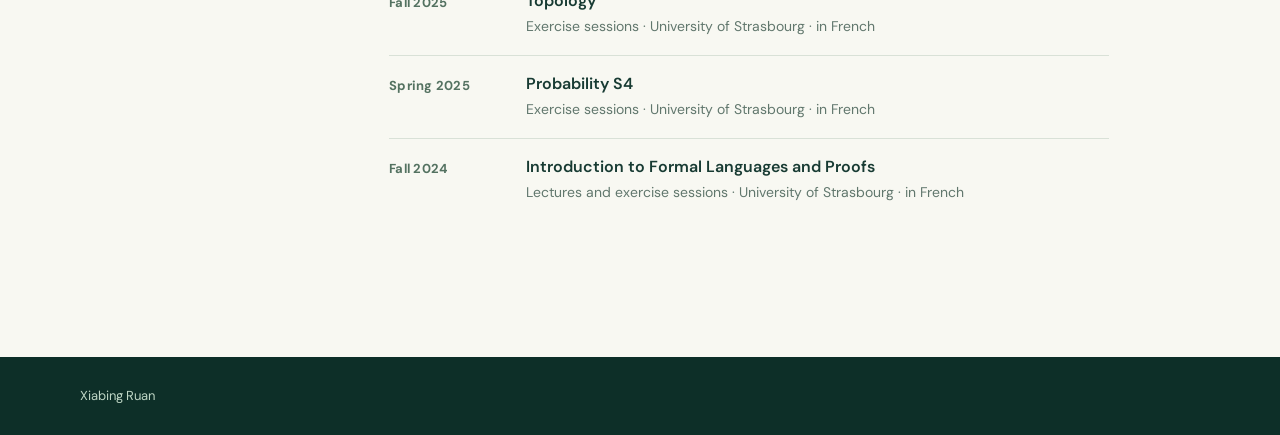
==== commit 6af880f5: "Add files via upload" ====
--- a/index.html
+++ b/index.html
@@ -29,7 +29,7 @@
   </section>
   <div class="wrap content-grid">
     <div class="content-main">
-      <section class="section-block" id="research"><div class="section-heading"><h2>Research</h2></div><div class="section-content"><article class="paper"><details class="paper-details"><summary><span class="paper-title">A Computation of the Tamarkin–Tsygan Calculus</span></summary><div class="abstract"><span class="abstract-label">Abstract</span><p>We compute the full Tamarkin-Tsygan calculus of a Koszul algebra whose global dimension exceeds the number of generators. Our results show that even for algebras possessing an economic presentation and agreeable homological properties, the Hochschild (co)homology, as well as the structure of the Tamarkin--Tsygan calculus may exhibit a rather intricate behavior.</p></div></details><p>With Jun Chen and Jia Yang</p><p class="publication-status">Accepted by <em>Homology, Homotopy and Applications</em>.</p><a class="paper-link" href="https://arxiv.org/abs/2509.12984" target="_blank" rel="noopener noreferrer">arXiv:2509.12984 <span aria-hidden="true">↗</span></a></article></div></section>
+      <section class="section-block" id="research"><div class="section-heading"><h2>Research</h2></div><div class="section-content"><article class="paper"><details class="paper-details"><summary><span class="paper-title">A Computation of the Tamarkin–Tsygan Calculus</span></summary><div class="abstract"><p>We compute the full Tamarkin-Tsygan calculus of a Koszul algebra whose global dimension exceeds the number of generators. Our results show that even for algebras possessing an economic presentation and agreeable homological properties, the Hochschild (co)homology, as well as the structure of the Tamarkin--Tsygan calculus may exhibit a rather intricate behavior.</p></div></details><p>With Jun Chen and Jia Yang</p><p class="publication-status">Accepted by <em>Homology, Homotopy and Applications</em>.</p><a class="paper-link" href="https://arxiv.org/abs/2509.12984" target="_blank" rel="noopener noreferrer">arXiv:2509.12984 <span aria-hidden="true">↗</span></a></article></div></section>
       <section class="section-block" id="academic"><div class="section-heading"><h2>Academic path</h2></div><div class="section-content"><ol class="academic-list"><li><span class="years">2023—Present</span><div><h3>PhD in Mathematics</h3><p><a href="https://en.unistra.fr/" target="_blank" rel="noopener noreferrer">University of Strasbourg</a> · <a href="https://irma.math.unistra.fr/" target="_blank" rel="noopener noreferrer">IRMA</a></p><span class="place">Strasbourg, France</span></div></li><li><span class="years">2021—2023</span><div><h3>Master’s degree</h3><p><a href="https://www.imo.universite-paris-saclay.fr/en/" target="_blank" rel="noopener noreferrer">Orsay Institute of Mathematics</a>, <a href="https://www.universite-paris-saclay.fr/en" target="_blank" rel="noopener noreferrer">Université Paris-Saclay</a></p><span class="place">Orsay, France</span></div></li><li><span class="years">2017—2021</span><div><h3>Bachelor’s degree</h3><p><a href="https://www.sustech.edu.cn/en/" target="_blank" rel="noopener noreferrer">Southern University of Science and Technology (SUSTech)</a></p><span class="place">Shenzhen, China</span><p class="academic-note">Academic supervisor: <a href="https://yifeizhu.github.io/" target="_blank" rel="noopener noreferrer">Yifei Zhu</a>.</p></div></li></ol></div></section>
       <section class="section-block" id="teaching"><div class="section-heading"><h2>Teaching</h2></div><div class="section-content"><ul class="teaching-list"><li class="teaching-row"><span class="teaching-date">Spring 2026</span><div><strong>Bilinear Algebra</strong><span>Exercise sessions · University of Strasbourg · in French</span></div></li>
 <li class="teaching-row"><span class="teaching-date">Fall 2025</span><div><strong>Topology</strong><span>Exercise sessions · University of Strasbourg · in French</span></div></li>
--- a/style.css
+++ b/style.css
@@ -17,9 +17,9 @@
 .paper-details summary::-webkit-details-marker{display:none}
 .paper-details summary::after{content:'+';font-family:var(--sans);font-size:23px;color:#48765a;flex:none}
 .paper-details[open] summary::after{content:'−'}
-.paper-details summary:hover .paper-title{text-decoration:underline;text-decoration-thickness:1px;text-underline-offset:.16em}
+.paper-details .paper-title{text-decoration:underline;text-decoration-color:#739e81;text-decoration-thickness:1px;text-underline-offset:.16em}
+.paper-details summary:hover .paper-title{text-decoration-color:currentColor;text-decoration-thickness:2px}
 .paper-details summary:focus-visible{outline:2px solid #48765a;outline-offset:5px}
 .abstract{padding:18px 0 2px;border-bottom:1px solid #cfdbcf}
-.abstract-label{font-size:12px;font-weight:700;letter-spacing:.12em;text-transform:uppercase;color:#5b7a63}
-.abstract p{margin:8px 0 18px!important;color:var(--ink)!important;font-size:16px!important;line-height:1.75}
+.abstract p{margin:0 0 18px!important;color:var(--ink)!important;font-size:16px!important;line-height:1.75}
 @media(max-width:600px){.hero-bio{font-size:16px}.paper-details summary{font-size:24px}}
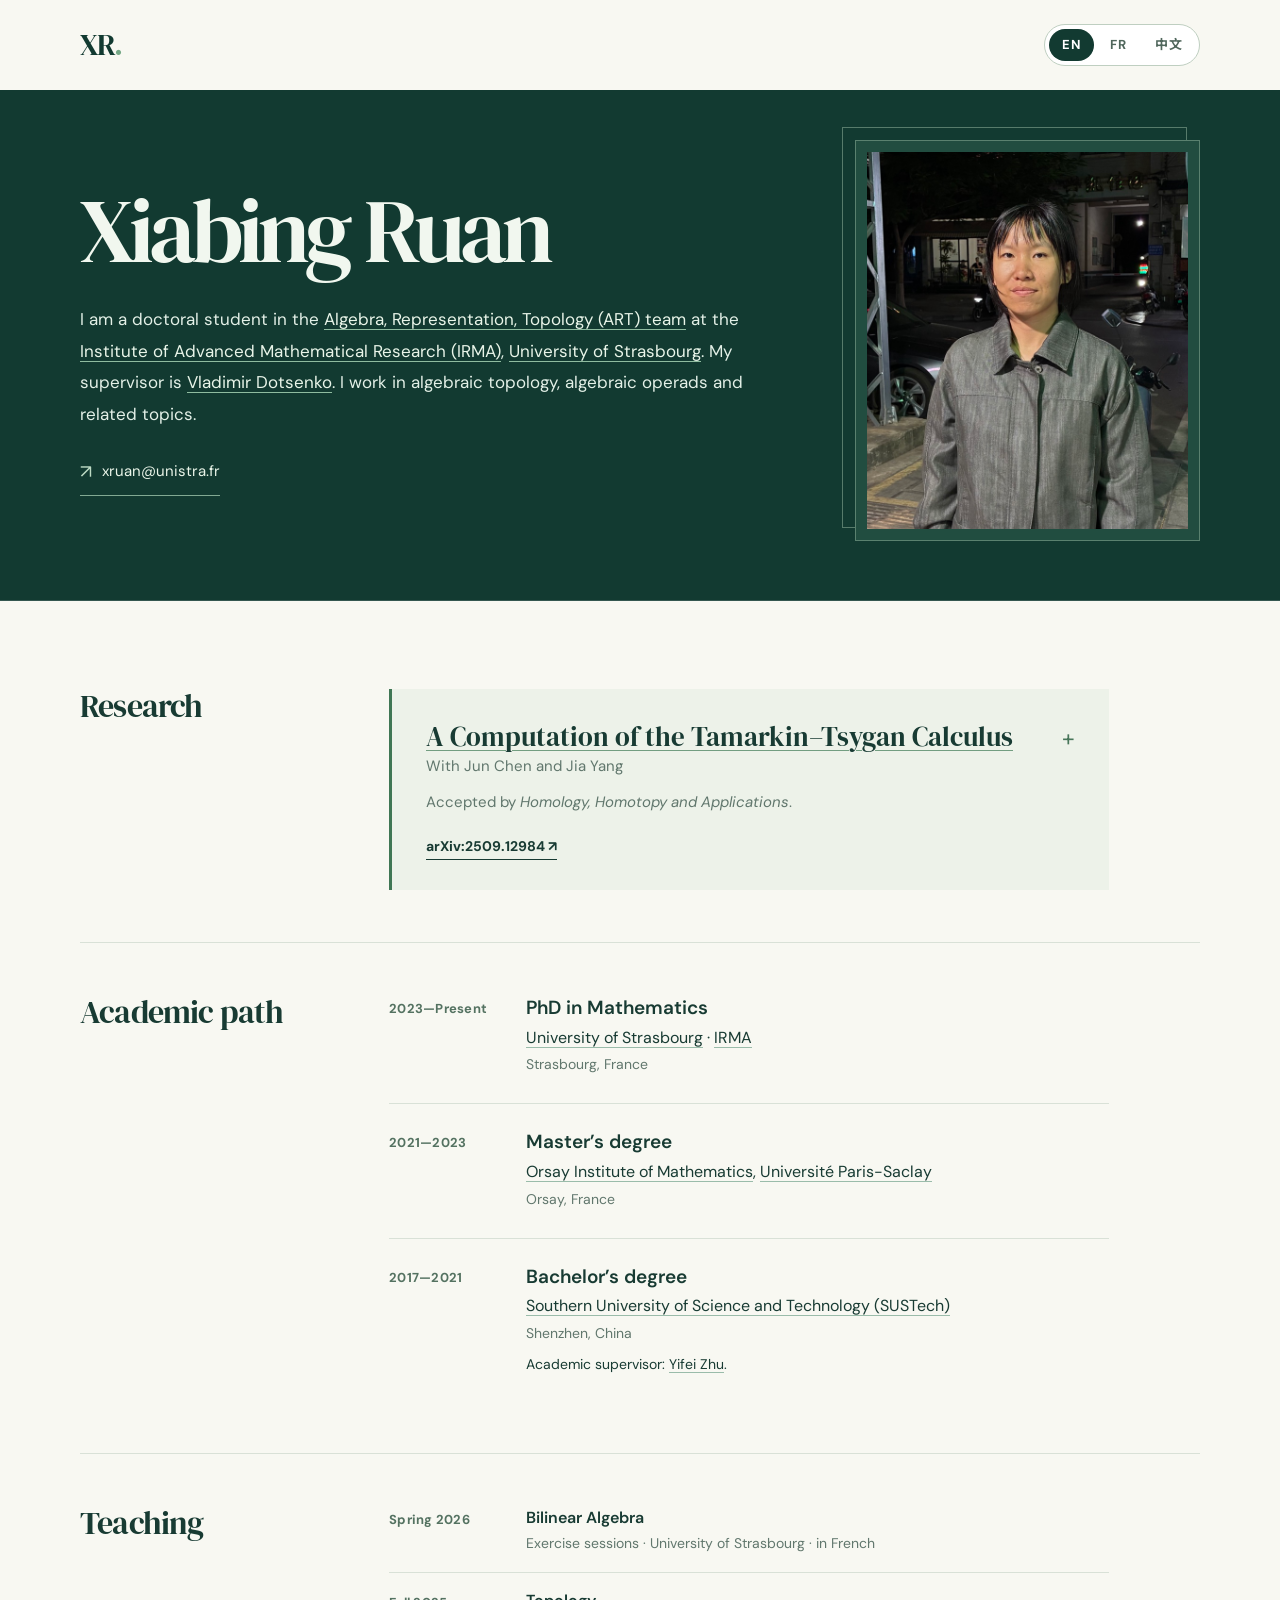
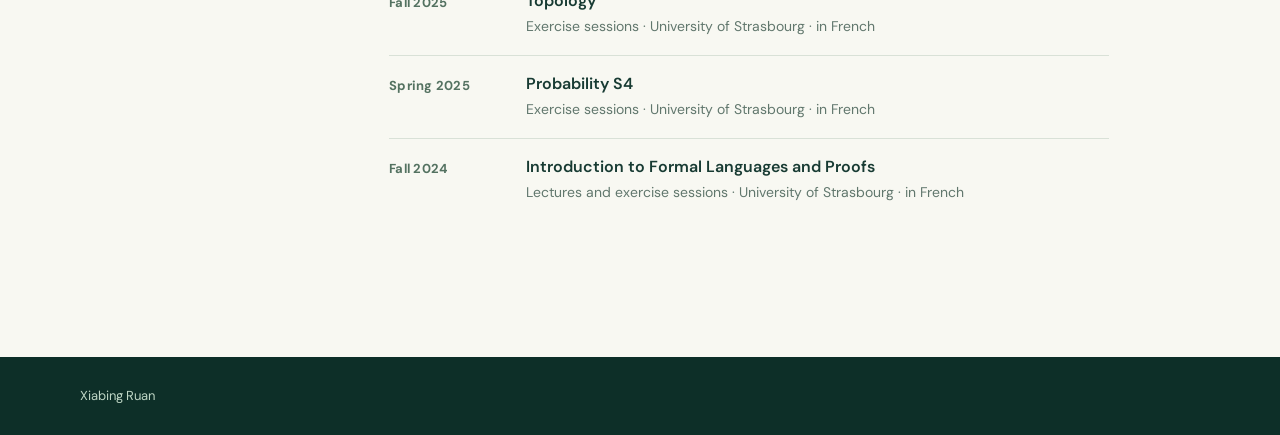
==== commit 733734f8: "Add files via upload" ====
--- a/index.html
+++ b/index.html
@@ -24,7 +24,7 @@
         <p class="hero-bio">I am a doctoral student in the <a href="https://irma.math.unistra.fr/teams/art.html" target="_blank" rel="noopener noreferrer">Algebra, Representation, Topology (ART) team</a> at the <a href="https://irma.math.unistra.fr/" target="_blank" rel="noopener noreferrer">Institute of Advanced Mathematical Research (IRMA)</a>, <a href="https://en.unistra.fr/" target="_blank" rel="noopener noreferrer">University of Strasbourg</a>. My supervisor is <a href="https://irma.math.unistra.fr/~dotsenko/" target="_blank" rel="noopener noreferrer">Vladimir Dotsenko</a>. I work in algebraic topology, algebraic operads and related topics.</p>
         <a class="email-link" href="mailto:xruan@unistra.fr"><span class="mail-icon" aria-hidden="true">↗</span> xruan@unistra.fr</a>
       </div>
-      <div class="portrait-outer"><div class="portrait-frame"><img class="portrait-image" src="portrait.jpeg" alt="Xiabing Ruan in front of a stone statue" width="1152" height="1536"></div></div>
+      <div class="portrait-outer"><div class="portrait-frame"><div class="portrait-crop"><img class="portrait-image" src="portrait.jpeg" alt="Portrait of Xiabing Ruan" width="1122" height="1536"></div></div></div>
     </div>
   </section>
   <div class="wrap content-grid">
--- a/style.css
+++ b/style.css
@@ -5,7 +5,11 @@
 @media(max-width:600px){.hero-grid{grid-template-columns:1fr;gap:28px;padding-block:40px 45px}.hero-copy{padding:0}.hero h1{font-size:clamp(50px,12vw,70px)}.name-alt{font-size:20px}.eyebrow{margin-bottom:24px}.portrait-outer{width:170px;justify-self:start;margin:2px 0 0 13px}.portrait-outer:before{inset:-8px 8px 8px -8px}.portrait-frame{padding:6px}.portrait-monogram{font-size:47px}.portrait-caption{font-size:9px}.hero-role{font-size:22px}.lang-zh .hero-role{font-size:20px}.bio{font-size:16px}.section-heading{gap:14px}.section-heading h2{font-size:27px}.paper{padding:24px}.paper h3{font-size:24px}.academic-list li,.teaching-row{grid-template-columns:1fr;gap:4px}.footer-inner{flex-wrap:wrap}.language-switch a{padding:7px 10px}}
 @media(prefers-reduced-motion:reduce){html{scroll-behavior:auto}}
 
-.portrait-frame{overflow:hidden}.portrait-image{display:block;width:100%;height:100%;object-fit:cover;object-position:center 55%}
+/* Crop the photo around the subject, preserving the original image. */
+.portrait-frame{position:relative;overflow:hidden}
+.portrait-crop{position:absolute;inset:11px;overflow:hidden}
+.portrait-image{display:block;width:100%;height:100%;object-fit:cover;object-position:center;transform:scale(1.65);transform-origin:center 46%}
+@media(max-width:600px){.portrait-crop{inset:6px}}
 
 .paper .publication-status{margin-top:10px;color:var(--ink)}
 
